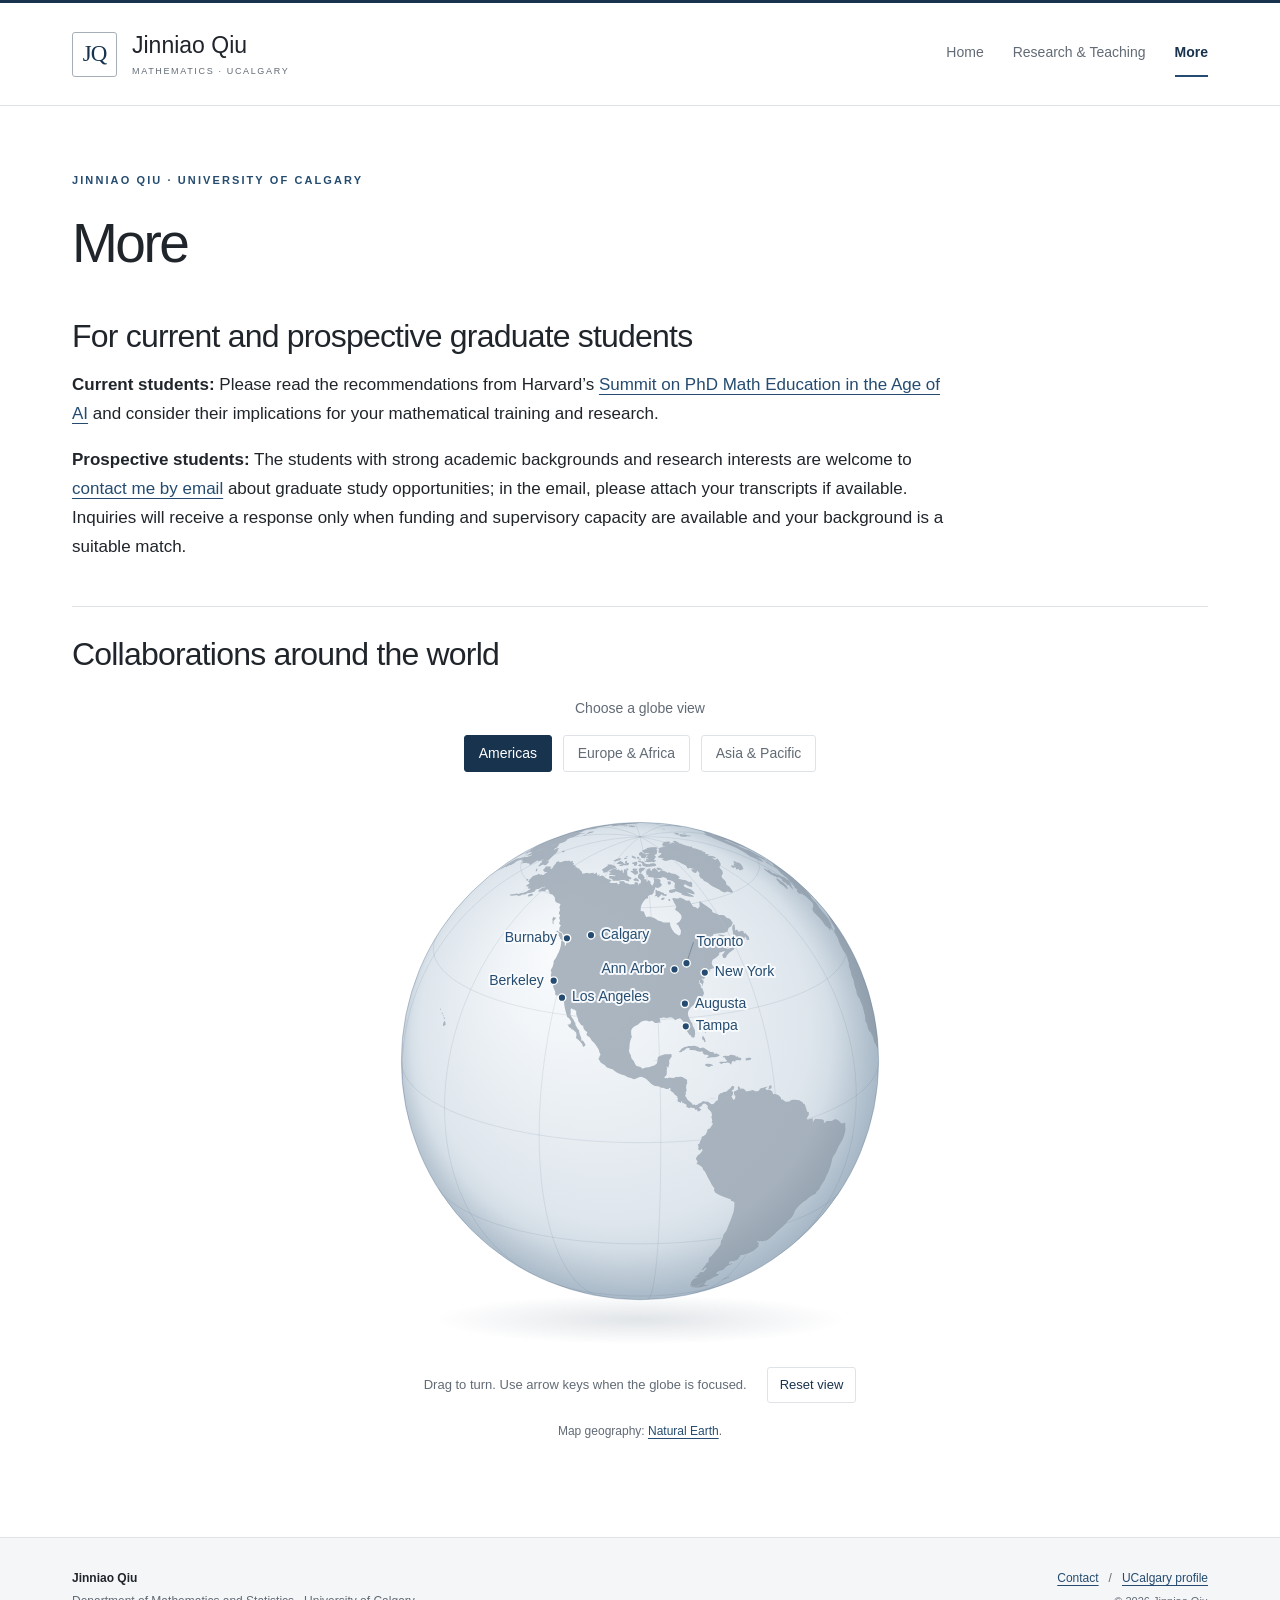
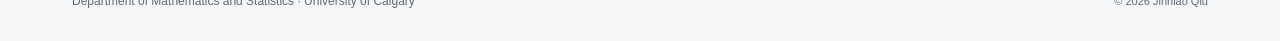
==== group.html @ fa0a84ac "Add files via upload" ====
<!DOCTYPE html>
<html lang="en-CA">
<head>
  <meta charset="utf-8">
  <meta name="viewport" content="width=device-width, initial-scale=1">
  <meta name="color-scheme" content="light">
  <meta name="author" content="Jinniao Qiu">
  <meta name="description" content="Information for current and prospective graduate students, and research connections around the world.">
  <title>More · Jinniao Qiu</title>
  <link rel="icon" href="assets/favicon.svg" type="image/svg+xml">
  <link rel="stylesheet" href="assets/styles.css">

</head>
<body data-page="group">
  <a class="skip-link" href="#main-content">Skip to main content</a>
  <!-- SHARED HEADER: keep navigation consistent across all six HTML pages. -->
  <header class="site-header">
    <div class="nav-shell">
      <a class="wordmark" href="index.html" aria-label="Jinniao Qiu, home">
        <span class="monogram" aria-hidden="true">JQ</span>
        <span class="wordmark-text">Jinniao Qiu<small>MATHEMATICS · UCALGARY</small></span>
      </a>
      <button class="menu-toggle" type="button" aria-controls="site-nav" aria-expanded="false" hidden>Menu <span aria-hidden="true">+</span></button>
      <nav id="site-nav" class="site-nav" aria-label="Main navigation">
        <a href="index.html">Home</a>
        <a href="publications.html">Research &amp; Teaching</a>
        <a href="group.html" aria-current="page">More</a>
      </nav>
    </div>
  </header>
  <!-- PAGE CONTENT: edit directly, save, and refresh your browser. -->
  <main id="main-content" class="page-shell content" tabindex="-1">
    <header class="page-heading compact-heading">
      <p class="eyebrow">JINNIAO QIU · UNIVERSITY OF CALGARY</p>
      <h1>More</h1>
    </header>
    <section class="student-guidance" aria-labelledby="graduate-students-heading">
      <h2 id="graduate-students-heading">For current and prospective graduate students</h2>
      <p><strong>Current students:</strong> Please read the recommendations from
      Harvard’s <a href="https://cmsa.fas.harvard.edu/aimathphd_summit/">Summit on PhD Math Education in the Age of AI</a>
      and consider their implications for your mathematical training and research.</p>
      <p><strong>Prospective students:</strong> The students with strong academic backgrounds and research interests are welcome to
      <a href="mailto:jinniao.qiu@ucalgary.ca">contact me by email</a> about graduate study
      opportunities; in the email, please attach your transcripts if available. Inquiries will
      receive a response only when funding and supervisory capacity are available
      and your background is a suitable match.</p>
    </section>
    <section class="collaborator-map" aria-labelledby="collaborator-map-heading">
      <h2 id="collaborator-map-heading">Collaborations around the world</h2>
      <figure class="globe-figure">
        <fieldset class="globe-views">
          <legend>Choose a globe view</legend>
          <input class="globe-choice" type="radio" name="globe-view" id="globe-americas" checked>
          <label for="globe-americas">Americas</label>
          <input class="globe-choice" type="radio" name="globe-view" id="globe-europe">
          <label for="globe-europe">Europe &amp; Africa</label>
          <input class="globe-choice" type="radio" name="globe-view" id="globe-asia">
          <label for="globe-asia">Asia &amp; Pacific</label>
          <div id="interactive-globe" hidden>
            <canvas id="world-globe" width="660" height="550" tabindex="0" role="img" aria-label="Turnable globe of research collaboration cities" aria-describedby="globe-instructions globe-city-description"></canvas>
            <div class="globe-controls">
              <p id="globe-instructions">Drag to turn. Use arrow keys when the globe is focused.</p>
              <button id="globe-reset" type="button">Reset view</button>
            </div>
            <p id="globe-city-description" class="visually-hidden">Collaboration cities: Calgary, Burnaby, Berkeley, Los Angeles, Ann Arbor, New York, Augusta, Tampa, Edinburgh, Coventry, Oxford, Paris, Zürich, Berlin, Changsha, Shanghai, Hong Kong, Sydney, Toronto, Södertälje, Reggio Emilia, Vienna.</p>
          </div>
          <div class="globe-stage">
            <img class="globe-panel globe-panel-americas" src="assets/globe-americas.svg" width="660" height="550" alt="Collaboration cities: Calgary, Burnaby, Berkeley, Los Angeles, Ann Arbor, New York, Augusta, Tampa, Toronto.">
            <img class="globe-panel globe-panel-europe" src="assets/globe-europe.svg" width="660" height="550" alt="Collaboration cities: Edinburgh, Coventry, Oxford, Paris, Zürich, Berlin, Södertälje, Reggio Emilia, Vienna.">
            <img class="globe-panel globe-panel-asia" src="assets/globe-asia.svg" width="660" height="550" alt="Collaboration cities: Changsha, Shanghai, Hong Kong, Sydney.">
          </div>
        </fieldset>
        <figcaption class="globe-caption">
          <p class="map-credit">Map geography: <a href="https://www.naturalearthdata.com/">Natural Earth</a>.</p>
        </figcaption>
      </figure>
    </section>
  </main>
  <!-- SHARED FOOTER: keep contact information consistent across all six HTML pages. -->
  <footer class="site-footer">
    <div class="footer-shell">
      <p><strong>Jinniao Qiu</strong><br>Department of Mathematics and Statistics · University of Calgary</p>
      <p class="footer-links"><a href="mailto:jinniao.qiu@ucalgary.ca">Contact</a><span aria-hidden="true">/</span><a href="https://profiles.ucalgary.ca/jinniao-qiu">UCalgary profile</a><br><span class="copyright">© 2026 Jinniao Qiu</span></p>
    </div>
  </footer>
  <script src="assets/site.js" defer></script>
  <script src="assets/globe.js" defer></script>
</body>
</html>
---- assets/styles.css ----
/* Edit the variables below to change the look; no fonts are downloaded. */
:root {
  --paper: #ffffff;
  --white: #ffffff;
  --ink: #20252b;
  --muted: #626b75;
  --accent: #254c70;
  --accent-dark: #18334e;
  --line: #dfe3e8;
  --wash: #f5f6f8;
  --edge: #a6afb8;
  --serif: Georgia, 'Times New Roman', serif;
  --sans: -apple-system, BlinkMacSystemFont, 'Segoe UI', Arial, sans-serif;
  --width: 1136px;
}
*, *::before, *::after { box-sizing: border-box; }
html { scroll-behavior: smooth; scroll-padding-top: 2rem; }
body { margin: 0; color: var(--ink); background: var(--paper); font: 17px/1.7 var(--sans); -webkit-font-smoothing: antialiased; }
a { color: var(--accent); text-underline-offset: .23em; text-decoration-thickness: 1px; }
a:hover { color: var(--accent-dark); text-decoration-thickness: 2px; }
a, button, summary { -webkit-tap-highlight-color: transparent; }
a:focus-visible, button:focus-visible, summary:focus-visible, input:focus-visible { outline: 3px solid var(--accent); outline-offset: 5px; }
button { font: inherit; }
[hidden] { display: none !important; }
p { margin: 0 0 1.1rem; }
h1, h2, h3, h4 { color: var(--ink); font-weight: 400; line-height: 1.2; }
h1, h2, h3 { font-family: var(--sans); font-weight: 500; }
h1 { font-size: clamp(2.5rem, 4.3vw, 3.8rem); letter-spacing: -.045em; margin: .6rem 0 1.1rem; }
h2 { font-size: clamp(1.75rem, 2.5vw, 2.25rem); letter-spacing: -.025em; margin: 2.5rem 0 1rem; }
h3 { font-size: 1.45rem; margin: .8rem 0 .65rem; }
strong { font-weight: 600; }
img { max-width: 100%; height: auto; }
.skip-link { position: fixed; left: 1rem; top: -6rem; z-index: 999; padding: .6rem 1rem; color: var(--white); background: var(--accent-dark); }
.skip-link:focus { top: 1rem; }
.site-header { border-top: 3px solid var(--accent-dark); border-bottom: 1px solid var(--line); background: var(--white); }
.nav-shell { width: min(var(--width), calc(100% - 80px)); margin: 0 auto; min-height: 102px; display: flex; align-items: center; justify-content: space-between; gap: 30px; }
.wordmark { display: flex; align-items: center; gap: 15px; color: var(--ink); text-decoration: none; flex-shrink: 0; }
.monogram { width: 45px; height: 45px; border: 1px solid var(--edge); border-radius: 3px; background: var(--white); display: grid; place-items: center; color: var(--accent-dark); font: 23px var(--serif); letter-spacing: -1px; }
.wordmark-text { font: 500 23px/1.25 var(--sans); }
.wordmark small { display: block; margin-top: 5px; font: 9px/1.4 var(--sans); letter-spacing: 1.65px; color: var(--muted); }
.site-nav { display: flex; flex-wrap: wrap; align-items: center; gap: 29px; }
.site-nav a { color: var(--muted); text-decoration: none; font-size: 14px; padding: 10px 0; border-bottom: 2px solid transparent; }
.site-nav a:hover, .site-nav a[aria-current='page'] { color: var(--accent-dark); border-color: var(--accent); }
.site-nav a[aria-current='page'] { font-weight: 600; }
.menu-toggle { display: none; background: transparent; border: 1px solid var(--line); padding: 7px 12px; color: var(--ink); }
.menu-toggle span { margin-left: 8px; }
.page-shell { width: min(var(--width), calc(100% - 80px)); margin: 0 auto; min-height: 58vh; padding: 65px 0 88px; }
.page-shell:focus { outline: none; }
.eyebrow, .eyebrow p { font: 11px/1.7 var(--sans); font-weight: 600; text-transform: uppercase; letter-spacing: 2.1px; color: var(--accent); margin: 0 0 1.3rem; }
.page-heading { max-width: 870px; margin-bottom: 45px; }
.page-heading h1 { max-width: 860px; }
.page-subtitle { color: var(--muted); font-size: 19px; line-height: 1.65; max-width: 800px; margin-top: 1.3rem; }
.landscape-banner { margin: 0 0 38px; }
.landscape-banner img { display: block; width: 100%; height: clamp(170px, 26vw, 300px); object-fit: cover; object-position: center 60%; border: 1px solid var(--line); border-radius: 8px; }
body[data-page='home'] .page-shell { padding-top: 32px; }
.hero { display: grid; grid-template-columns: minmax(0, 1fr) 302px; gap: 76px; align-items: start; padding: 5px 0 48px; }
.hero h1 { font-size: clamp(2.7rem, 4.2vw, 3.8rem); white-space: normal; margin: .8rem 0 1.2rem; }
.hero .eyebrow { margin-top: 0; }
.role { font-size: 19px; margin-bottom: 1.3rem; }
.role p { margin: 0; }
.affiliation { color: var(--muted); font-size: 16px; line-height: 1.6; }
.hero-bio { max-width: 695px; margin-top: 27px; font-size: 18px; line-height: 1.8; }
.link-row { display: flex; flex-wrap: wrap; gap: 13px 27px; align-items: center; margin-top: 24px; font-size: 14px; font-weight: 600; }
.link-row p { margin: 0; }
.action-link { text-decoration: none; border-bottom: 1px solid var(--accent); padding: 5px 0; }
.profile-aside { padding: 28px 27px 23px; background: var(--wash); border-top: 1px solid var(--line); border-radius: 0 0 4px 4px; margin-top: 7px; }
.profile-aside h2 { font: 11px var(--sans); font-weight: 600; letter-spacing: 2px; text-transform: uppercase; color: var(--muted); margin: 0 0 23px; }
.profile-aside .contact-email { font-size: 15px; overflow-wrap: anywhere; }
.profile-aside .contact-address { font-size: 14px; line-height: 1.9; color: var(--muted); margin: 22px 0; }
.profile-aside .contact-address p { margin: 0; }
.profile-links { border-top: 1px solid var(--line); padding-top: 19px; }
.profile-links p { margin: 0 0 9px; font-size: 14px; }
.section-top { display: flex; justify-content: space-between; align-items: baseline; gap: 20px; margin: 3px 0 23px; }
.section-top h2 { margin: 0; }
.section-top p { margin: 0; font-size: 14px; }
.theme-grid { display: grid; grid-template-columns: repeat(4,minmax(0,1fr)); gap: 30px; border-top: 1px solid var(--line); padding-top: 25px; margin: 0 0 58px; }
.theme-number { color: var(--accent); font: 11px var(--sans); font-weight: 600; letter-spacing: 1px; margin-bottom: 17px; }
.theme-number p { margin: 0; }
.theme h3 { font-size: 23px; line-height: 1.2; margin: 0 0 12px; }
.theme h3 a { color: var(--ink); text-decoration: none; }
.theme h3 a:hover { color: var(--accent); text-decoration: underline; }
.theme p { font-size: 14px; line-height: 1.7; color: var(--muted); margin-bottom: 0; }
.siam-bibliography { list-style: none; margin: 0; padding: 0; font: 17px/1.7 var(--serif); }
.siam-reference { display: grid; grid-template-columns: 2.5rem minmax(0, 1fr); column-gap: .75rem; margin: 0 0 1.1rem; break-inside: avoid; }
.reference-number { color: var(--muted); text-align: right; }
.reference-text { min-width: 0; overflow-wrap: break-word; }
.reference-authors { font-variant: small-caps; }
.reference-text em a { color: inherit; text-decoration-color: var(--line); }
.reference-text em a:hover { color: var(--accent); text-decoration-color: currentColor; }
.reference-links { font: 12px/1.7 var(--sans); }
.same-authors { display: inline-block; width: 23pt; border-top: 1px solid currentColor; vertical-align: .25em; }
.publication-category-links { display: grid; grid-template-columns: repeat(2, minmax(0, 1fr)); gap: .5rem 2rem; list-style: none; padding: 0; margin: 0 0 2.5rem; font-size: 14px; }
.publication-section { margin-top: 2.75rem; }
.publication-section h3 { border-top: 1px solid var(--line); padding-top: 1.3rem; margin: 0 0 1.3rem; font-size: clamp(1.35rem, 2vw, 1.65rem); }
.page-intro { max-width: 900px; color: var(--muted); margin: 0 0 26px; }
.page-intro p { margin-bottom: 1rem; }
.note { padding: 20px 24px; background: var(--wash); border-left: 3px solid var(--accent); font-size: 15px; color: var(--muted); margin: 32px 0; }
.note p:last-child { margin-bottom: 0; }
.page-actions { display: flex; flex-wrap: wrap; gap: 12px 27px; font-size: 14px; margin: 15px 0 38px; }
.page-actions p { margin: 0; }
.research-block { display: grid; grid-template-columns: 68px minmax(0, 1fr); gap: 20px; border-top: 1px solid var(--line); padding: 33px 0 34px; }
.research-block h2 { margin: 0 0 15px; font-size: 29px; }
.research-block .section-number { color: var(--accent); font-size: 12px; padding-top: 5px; }
.research-block p { max-width: 860px; }
.research-block .paper-reference { font-size: 14px; color: var(--muted); margin-top: 18px; }
.research-block .paper-reference p { margin-bottom: .3rem; }
.math-note { margin: 15px 0 35px; padding: 27px 30px; background: var(--wash); }
.math-note h2 { font-size: 25px; margin-top: 0; }
.math-note p { max-width: 850px; }
.math { font-size: 1.05em; }
.math.display { display: block; max-width: 100%; overflow-x: auto; padding: 16px 0; }
math { font-family: 'Cambria Math', 'STIX Two Math', math; }
.split-content { display: grid; grid-template-columns: minmax(0, 1.5fr) minmax(0, 1fr); gap: 70px; }
.split-content h2 { margin-top: 0; }
.side-note { border-top: 3px solid var(--accent); padding: 25px 26px; background: var(--wash); font-size: 15px; }
.side-note h2 { font-size: 25px; }
.side-note p:last-child { margin-bottom: 0; }
.topic-list { padding-left: 21px; margin: 22px 0 32px; }
.topic-list li { padding-left: 6px; margin-bottom: 9px; }
.course { display: grid; grid-template-columns: 175px minmax(0,1fr); gap: 28px; padding: 31px 0; border-top: 1px solid var(--line); }
.course-code { font: 12px/1.7 var(--sans); letter-spacing: 1px; color: var(--accent); padding-top: 3px; }
.course h2 { margin: 0 0 9px; font-size: 27px; }
.course p { margin-bottom: 0; color: var(--muted); }
.cv-row { display: grid; grid-template-columns: 190px minmax(0,1fr); gap: 35px; border-top: 1px solid var(--line); padding: 29px 0; }
.cv-row h2 { margin: 3px 0 0; font: 12px/1.5 var(--sans); text-transform: uppercase; letter-spacing: 1.2px; color: var(--accent); }
.cv-row h3 { margin-top: 0; }
.cv-row p:last-child { margin-bottom: 0; }
.bottom-callout { display: flex; justify-content: space-between; align-items: center; gap: 35px; border-top: 1px solid var(--line); padding-top: 29px; margin-top: 51px; }
.bottom-callout p { margin: 0; font-size: 15px; color: var(--muted); }
.bottom-callout a { white-space: nowrap; font-size: 14px; }
.site-footer { background: var(--wash); border-top: 1px solid var(--line); }
.footer-shell { width: min(var(--width), calc(100% - 80px)); margin: 0 auto; padding: 29px 0; display: flex; justify-content: space-between; gap: 25px; font-size: 12px; line-height: 1.9; color: var(--muted); }
.footer-shell p { margin: 0; }
.footer-shell strong { color: var(--ink); font-weight: 600; }
.footer-links { text-align: right; }
.footer-links span[aria-hidden] { margin: 0 10px; }
.copyright { font-size: 11px; }
@media (max-width: 1040px) {
  .site-nav { gap: 21px; }
  .nav-shell, .page-shell, .footer-shell { width: calc(100% - 56px); }
  .hero { gap: 40px; grid-template-columns: minmax(0,1fr) 280px; }
  .theme-grid { gap: 24px; }
  .theme h3 { font-size: 21px; }
}
@media (max-width: 820px) {
  .nav-shell { min-height: 90px; flex-wrap: wrap; gap: 0; padding: 18px 0; }
  .site-nav { width: 100%; padding: 22px 0 4px; gap: 8px 24px; }
  .site-nav a { font-size: 15px; }
  .js .menu-toggle { display: block; }
  .js .site-nav { display: none; }
  .js .site-nav.is-open { display: flex; }
  .page-shell { padding-top: 45px; }
  .hero { grid-template-columns: minmax(0,1fr) 255px; gap: 27px; }
  .hero h1 { font-size: 43px; }
  .hero-bio { font-size: 16px; }
  .profile-aside { padding: 24px 20px; }
  .profile-aside .contact-email { font-size: 14px; }
  .theme-grid { grid-template-columns: repeat(2,minmax(0,1fr)); gap: 28px; }
  .split-content { gap: 30px; }
  .section-top { align-items: start; }
}
@media (max-width: 620px) {
  body { font-size: 16px; }
  .nav-shell, .page-shell, .footer-shell { width: calc(100% - 40px); }
  .wordmark-text { font-size: 22px; }
  .wordmark small { font-size: 8px; letter-spacing: 1.4px; }
  .monogram { width: 40px; height: 40px; font-size: 21px; }
  .wordmark { gap: 11px; }
  .hero { display: block; padding-bottom: 37px; }
  .hero h1 { font-size: clamp(38px, 9vw, 49px); letter-spacing: -.05em; }
  .hero-bio { font-size: 17px; margin-top: 23px; }
  .profile-aside { margin-top: 32px; padding: 25px; }
  .profile-aside h2 { margin-bottom: 17px; }
  .profile-aside .contact-email { font-size: 16px; }
  .profile-aside .contact-address { margin: 15px 0; }
  .theme-grid { gap: 28px 24px; margin-bottom: 43px; }
  .theme h3 { font-size: 22px; }
  .theme p { font-size: 14px; }
  .section-top { display: block; }
  .section-top p { margin-top: 10px; }
  .siam-bibliography { font-size: 16px; }
  .publication-category-links { grid-template-columns: 1fr; }
  .siam-reference { grid-template-columns: 2rem minmax(0, 1fr); column-gap: .6rem; }
  .page-heading { margin-bottom: 34px; }
  .page-subtitle { font-size: 17px; }
  .research-block { grid-template-columns: 1fr; gap: 7px; padding: 26px 0; }
  .research-block h2 { font-size: 27px; }
  .math-note { padding: 23px 20px; }
  .math-note .math { font-size: 14px; }
  .split-content { display: block; }
  .side-note { margin-top: 32px; }
  .course, .cv-row { grid-template-columns: 1fr; gap: 9px; }
  .course h2 { font-size: 25px; }
  .bottom-callout { display: block; }
  .bottom-callout a { display: inline-block; margin-top: 14px; }
  .footer-shell { display: block; padding: 25px 0; }
  .footer-links { text-align: left; margin-top: 18px !important; }
}
@media (prefers-reduced-motion: reduce) { html { scroll-behavior: auto; } }
@media print {
  body { background: white; font-size: 11pt; }
  .site-header, .site-footer, .menu-toggle, .skip-link { display: none !important; }
  .landscape-banner { display: none; }
  .page-shell { width: 100%; padding: 0; }
  a { color: black; text-decoration: none; }
  .course, .cv-row, .research-block { break-inside: avoid; }
}

.visually-hidden { position: absolute !important; width: 1px; height: 1px; padding: 0; margin: -1px; overflow: hidden; clip: rect(0, 0, 0, 0); white-space: nowrap; border: 0; }

.section-body { min-width: 0; }
h1, h2, h3, h4 { overflow-wrap: break-word; }

.compact-heading { margin-bottom: 28px; }
.academic-intro { max-width: 880px; }
.student-guidance { max-width: 880px; margin-bottom: 2.75rem; }
.publication-intro { color: var(--muted); }
body[data-page='home'] .hero { padding-bottom: 0; }

.equation { max-width: 100%; min-width: 0; overflow-x: auto; overflow-y: hidden; padding-bottom: 5px; }
.equation:focus-visible { outline: 2px solid var(--accent); outline-offset: 3px; }

/* A local interactive globe enhances the native, no-JavaScript SVG views. */
.collaborator-map { border-top: 1px solid var(--line); padding-top: 28px; }
.collaborator-map h2 { margin-top: 0; }
.globe-figure { margin: 24px 0 0; }
.globe-views { position: relative; border: 0; padding: 0; margin: 0; min-width: 0; text-align: center; }
.globe-views legend { display: block; width: 100%; padding: 0; margin-bottom: 14px; color: var(--muted); font-size: 14px; }
.globe-choice { position: absolute; width: 1px; height: 1px; margin: -1px; overflow: hidden; clip: rect(0, 0, 0, 0); white-space: nowrap; }
.globe-choice + label { display: inline-block; cursor: pointer; margin: 0 3px 8px; padding: 7px 14px; border: 1px solid var(--line); border-radius: 3px; color: var(--muted); font-size: 14px; line-height: 1.5; }
.globe-choice + label:hover { color: var(--accent-dark); border-color: var(--accent); }
.globe-choice:checked + label { color: var(--white); background: var(--accent-dark); border-color: var(--accent-dark); }
.globe-choice:focus-visible + label { outline: 3px solid var(--accent); outline-offset: 4px; }
.globe-stage { width: min(100%, 700px); margin: 0 auto; }
.globe-ready .globe-stage { display: none; }
#interactive-globe { width: min(100%, 700px); margin: 0 auto; }
#world-globe { display: block; width: 100%; max-width: 100%; margin: 0 auto; aspect-ratio: 660 / 550; cursor: grab; touch-action: none; }
#world-globe.is-dragging { cursor: grabbing; }
#world-globe:focus-visible { outline: 3px solid var(--accent); outline-offset: 3px; border-radius: 4px; }
.globe-controls { display: flex; justify-content: center; align-items: center; flex-wrap: wrap; gap: 10px 20px; margin: 4px 0 18px; }
.globe-controls p { color: var(--muted); font-size: 13px; margin: 0; }
#globe-reset { cursor: pointer; padding: 6px 12px; border: 1px solid var(--line); border-radius: 3px; background: transparent; color: var(--accent-dark); font-size: 13px; }
#globe-reset:hover { border-color: var(--accent); }
.globe-panel { display: none; width: 100%; height: auto; }
#globe-americas:checked ~ .globe-stage .globe-panel-americas,
#globe-europe:checked ~ .globe-stage .globe-panel-europe,
#globe-asia:checked ~ .globe-stage .globe-panel-asia { display: block; }
.globe-caption { text-align: center; color: var(--muted); font-size: 14px; }
.globe-caption p { margin-bottom: 7px; }
.map-credit { font-size: 12px; }
@media (max-width: 620px) {
  .globe-choice + label { padding: 7px 10px; margin: 0 1px 8px; font-size: 12px; }
}
@media print {
  .globe-views legend, .globe-choice, .globe-choice + label { display: none; }
  #interactive-globe { display: none; }
  .globe-ready .globe-stage { display: block; }
  .globe-stage { width: 60%; }
  .globe-figure { break-inside: avoid; }
}
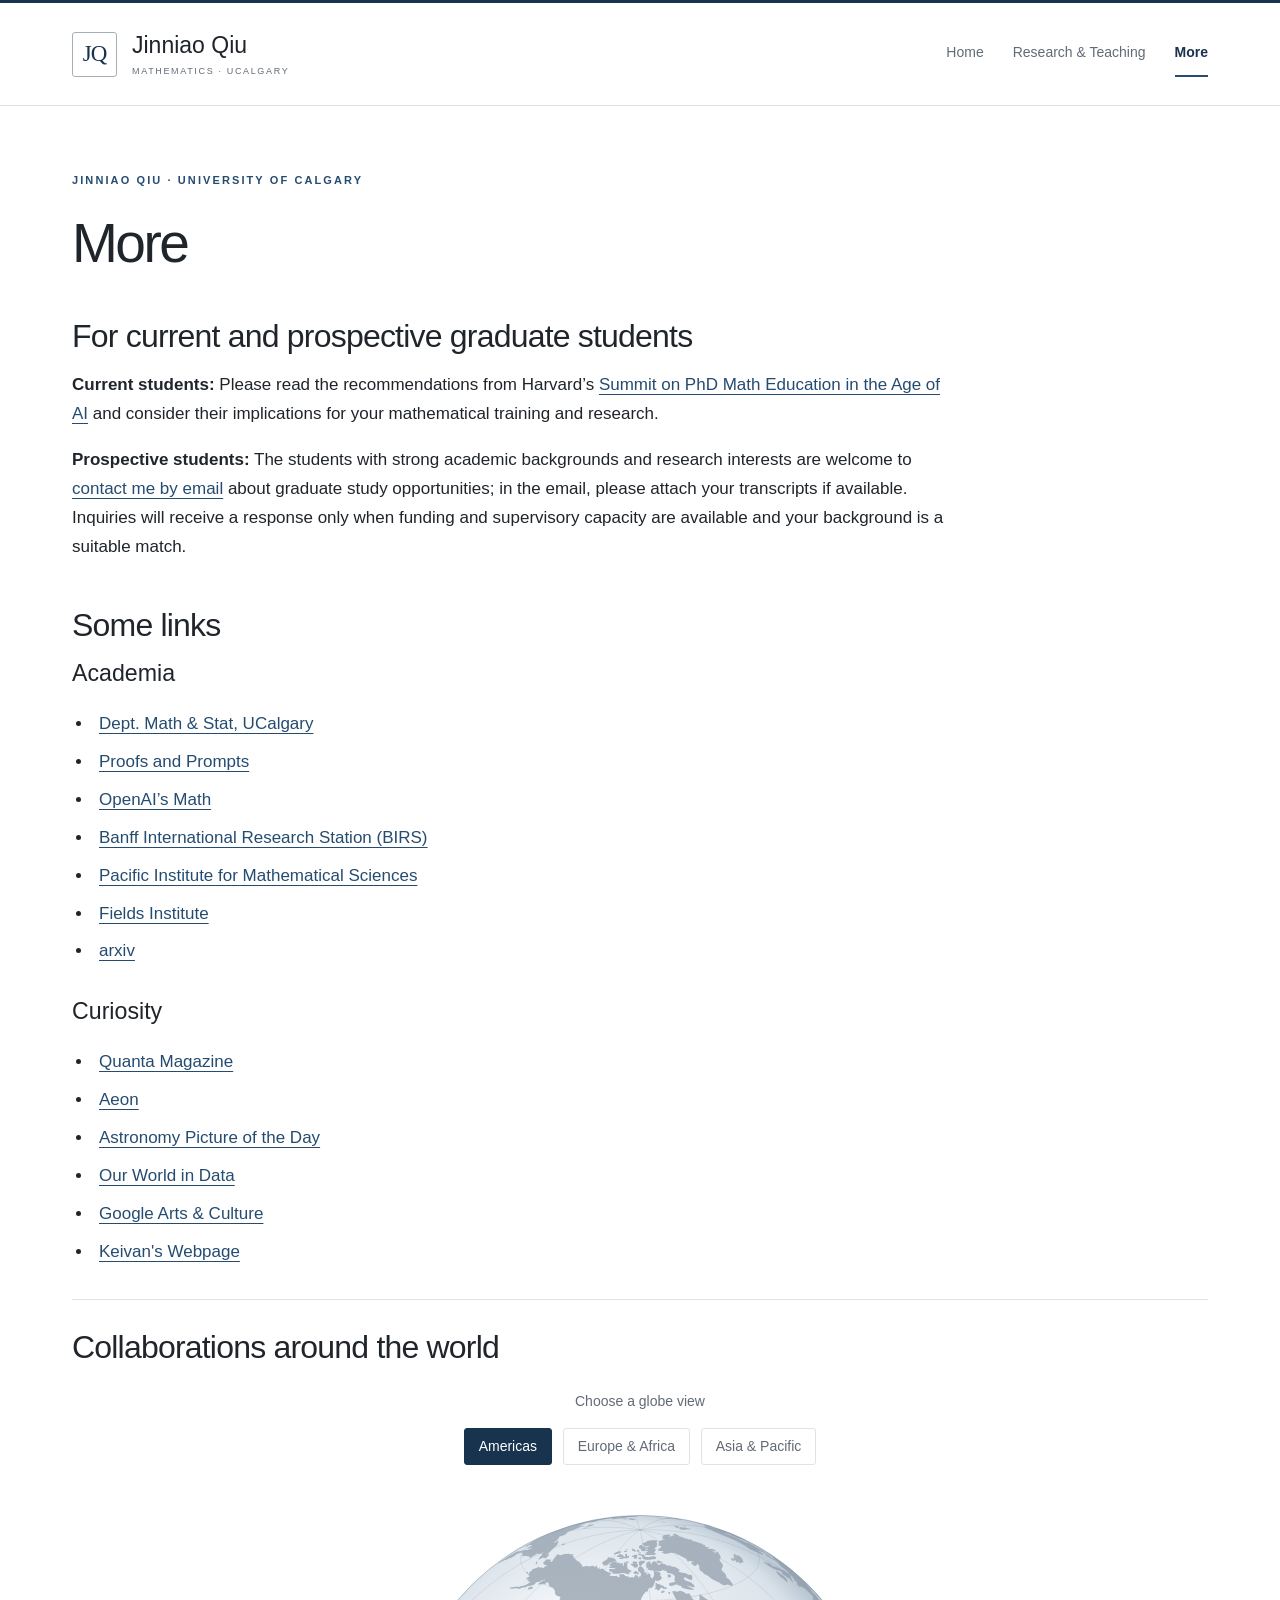
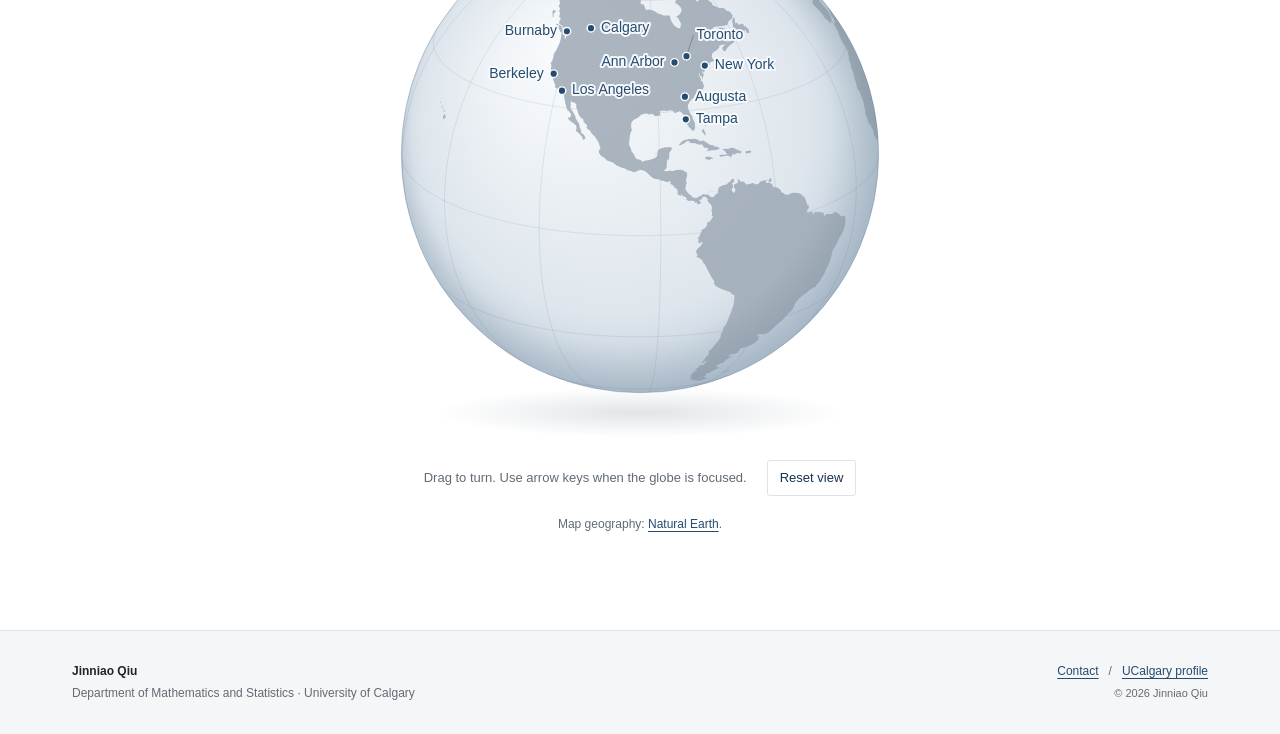
==== commit 24cec14e: "add some links" ====
--- a/group.html
+++ b/group.html
@@ -5,7 +5,7 @@
   <meta name="viewport" content="width=device-width, initial-scale=1">
   <meta name="color-scheme" content="light">
   <meta name="author" content="Jinniao Qiu">
-  <meta name="description" content="Information for current and prospective graduate students, and research connections around the world.">
+  <meta name="description" content="Information for current and prospective graduate students, useful mathematics links, and research connections around the world.">
   <title>More · Jinniao Qiu</title>
   <link rel="icon" href="assets/favicon.svg" type="image/svg+xml">
   <link rel="stylesheet" href="assets/styles.css">
@@ -44,6 +44,28 @@
       opportunities; in the email, please attach your transcripts if available. Inquiries will
       receive a response only when funding and supervisory capacity are available
       and your background is a suitable match.</p>
+    </section>
+    <section aria-labelledby="some-links-heading">
+      <h2 id="some-links-heading">Some links</h2>
+      <h3 id="academia-heading">Academia</h3>
+      <ul class="topic-list">
+        <li><a href="https://science.ucalgary.ca/mathematics-statistics">Dept. Math &amp; Stat, UCalgary</a></li>
+        <li><a href="https://proofsandprompts.com/">Proofs and Prompts</a></li>
+        <li><a href="https://github.com/openai/math">OpenAI’s Math</a></li>
+        <li><a href="https://www.birs.ca/">Banff International Research Station (BIRS)</a></li>
+        <li><a href="https://www.pims.math.ca/">Pacific Institute for Mathematical Sciences</a></li>
+        <li><a href="https://www.fields.utoronto.ca/about">Fields Institute</a></li>
+        <li><a href="https://arxiv.org/">arxiv</a></li>
+      </ul>
+      <h3 id="curiosity-heading">Curiosity</h3>
+      <ul class="topic-list">
+        <li><a href="https://www.quantamagazine.org/about/">Quanta Magazine</a></li>
+        <li><a href="https://aeon.co/about">Aeon</a></li>
+        <li><a href="https://science.nasa.gov/apod/">Astronomy Picture of the Day</a></li>
+        <li><a href="https://ourworldindata.org/about">Our World in Data</a></li>
+        <li><a href="https://artsandculture.google.com/explore">Google Arts &amp; Culture</a></li>
+        <li><a href="https://keivan-mirzaei.com/">Keivan's Webpage</a></li>
+      </ul>
     </section>
     <section class="collaborator-map" aria-labelledby="collaborator-map-heading">
       <h2 id="collaborator-map-heading">Collaborations around the world</h2>
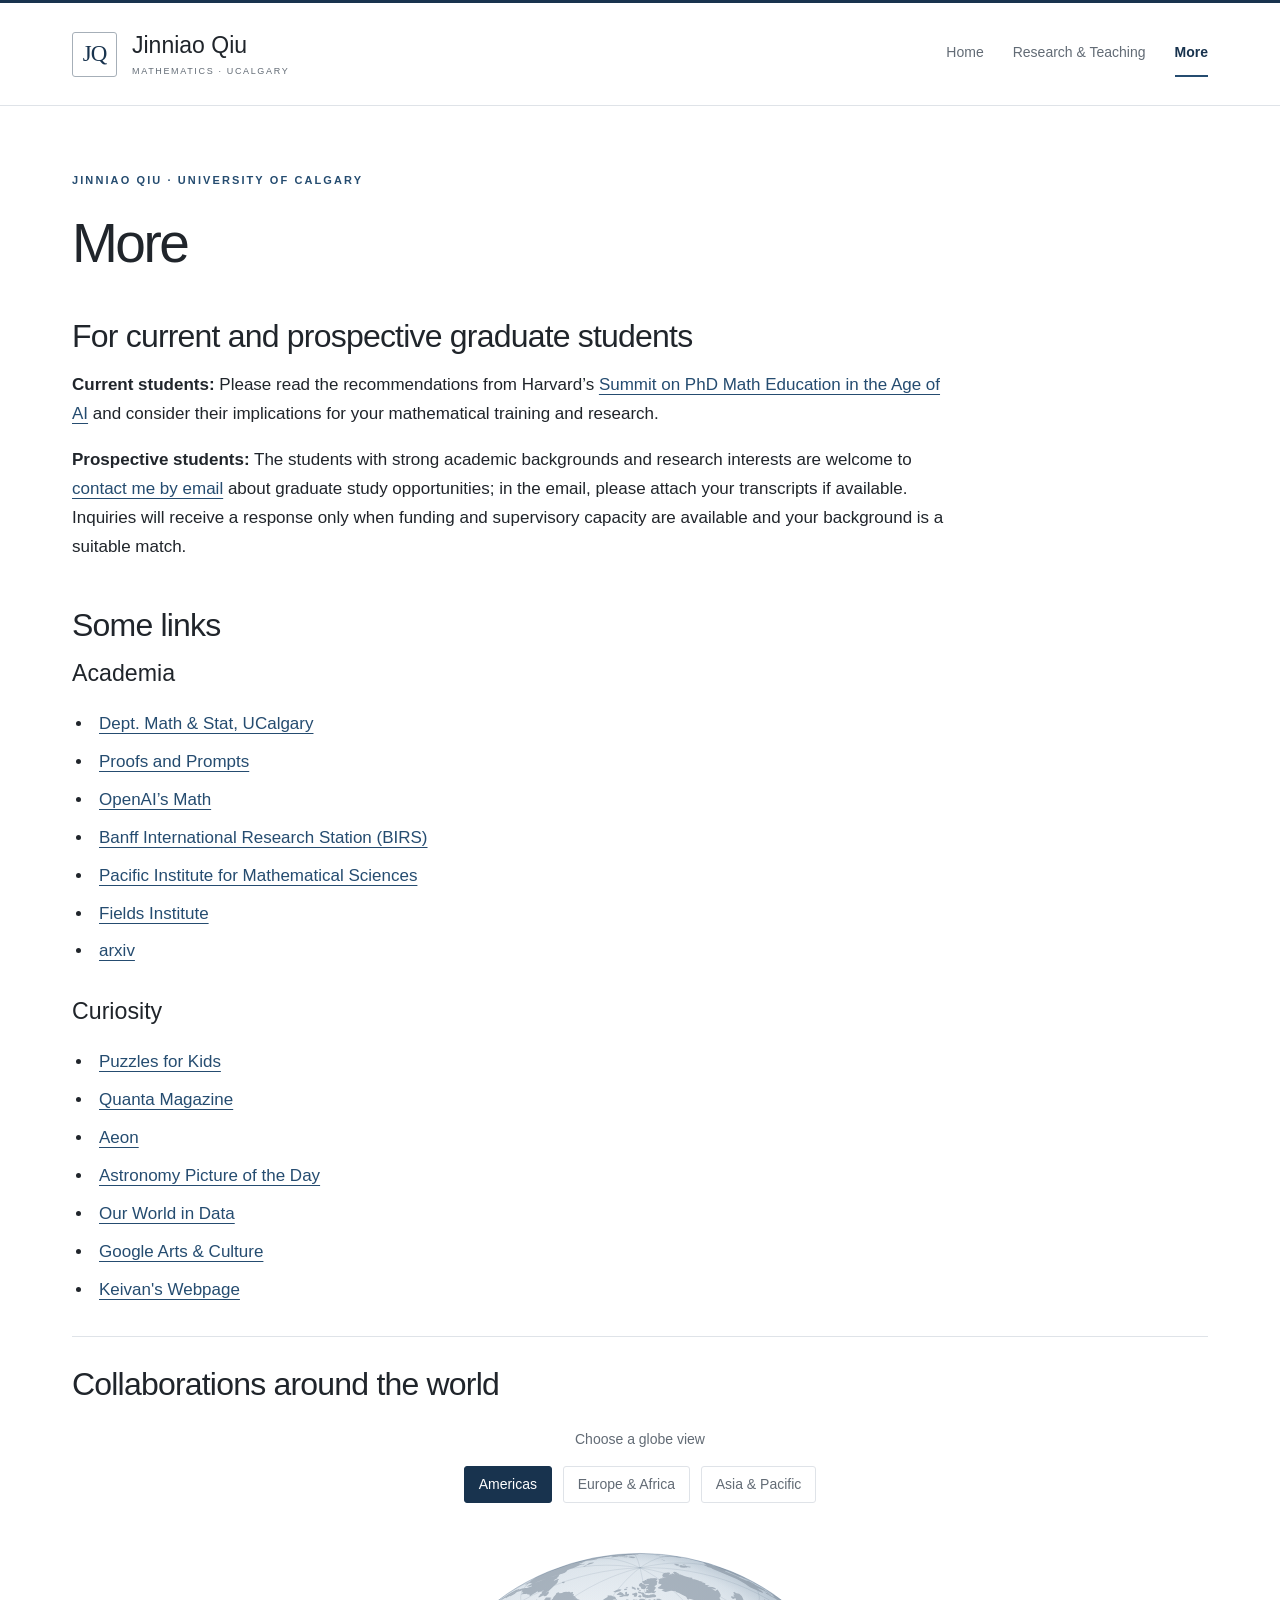
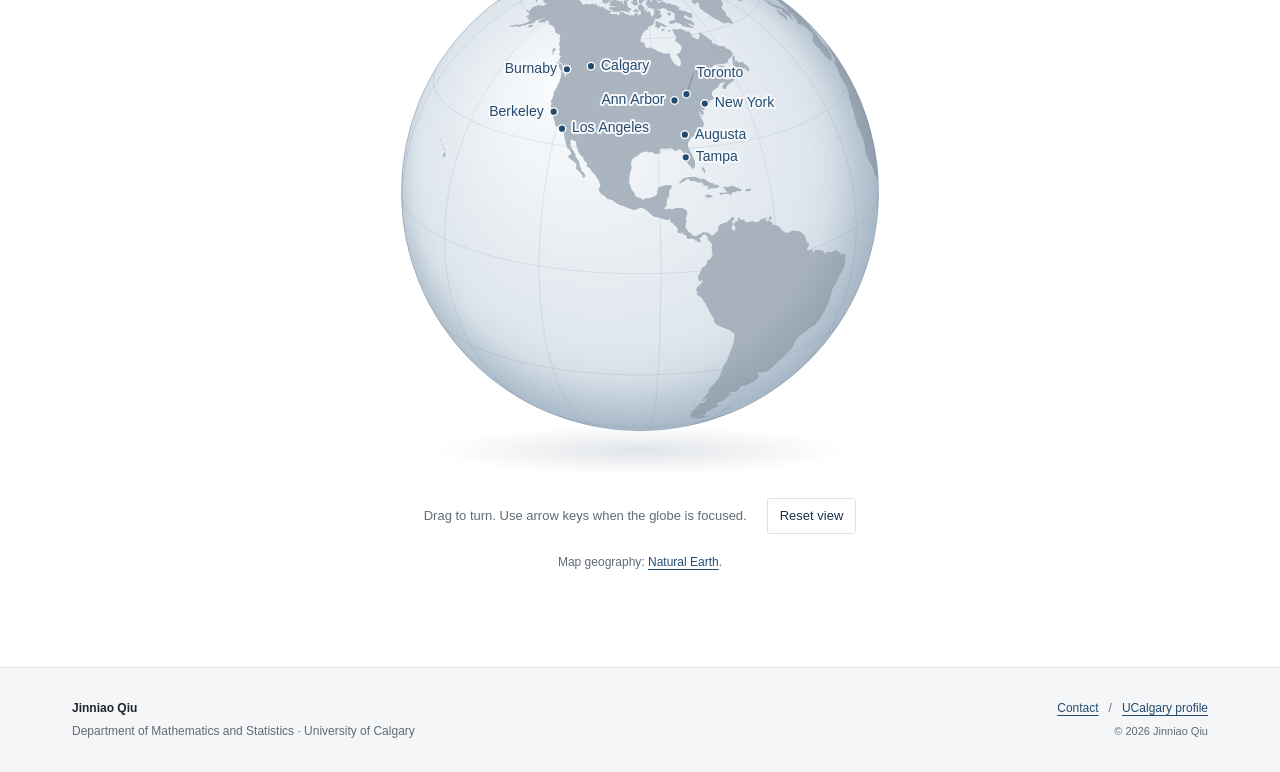
==== commit 108ffcb5: "add puzzles for kids" ====
--- a/group.html
+++ b/group.html
@@ -59,6 +59,7 @@
       </ul>
       <h3 id="curiosity-heading">Curiosity</h3>
       <ul class="topic-list">
+        <li><a href="puzzles.html">Puzzles for Kids</a></li>
         <li><a href="https://www.quantamagazine.org/about/">Quanta Magazine</a></li>
         <li><a href="https://aeon.co/about">Aeon</a></li>
         <li><a href="https://science.nasa.gov/apod/">Astronomy Picture of the Day</a></li>
--- a/assets/styles.css
+++ b/assets/styles.css
@@ -258,3 +258,152 @@
   .globe-stage { width: 60%; }
   .globe-figure { break-inside: avoid; }
 }
+
+/* Puzzle boards are ordinary local HTML and SVG, enhanced by puzzles.js. */
+body[data-page='puzzles'] .site-nav a[aria-current='location'] { color: var(--accent-dark); border-color: var(--accent); font-weight: 600; }
+.puzzles-page { min-width: 0; }
+.puzzles-intro { max-width: 780px; }
+.puzzles-intro > p:not(.eyebrow):not(.page-subtitle):not(.puzzle-back) { max-width: 720px; }
+.puzzle-back { font-size: 14px; margin-bottom: 2rem; }
+.puzzle-jump-links { display: flex; flex-wrap: wrap; gap: 10px 24px; padding: 19px 0; border-top: 1px solid var(--line); border-bottom: 1px solid var(--line); font-size: 14px; }
+.puzzle-jump-links a { padding: 4px 0; font-weight: 600; }
+.puzzle-section { margin-top: 3.25rem; }
+.puzzle-section > h2 { margin: 0 0 1.5rem; }
+.puzzle-grid { display: grid; grid-template-columns: repeat(2, minmax(0, 1fr)); align-items: start; gap: 24px; }
+.puzzle-card { min-width: 0; padding: 27px; border: 1px solid var(--line); border-radius: 7px; background: var(--white); font-size: 16px; line-height: 1.65; scroll-margin-top: 24px; }
+.puzzle-card.is-solved { border-color: var(--accent); }
+.puzzle-card h3 { margin: 0 0 1rem; font-size: 24px; letter-spacing: -.025em; }
+.puzzle-card > p, .puzzle-help p { overflow-wrap: anywhere; }
+.puzzle-meta { color: var(--accent); font-size: 11px; font-weight: 600; letter-spacing: 1.2px; text-transform: uppercase; margin: 0 0 .65rem; }
+.puzzle-card .puzzle-instruction { color: var(--muted); font-size: 14px; line-height: 1.6; margin: .85rem 0 1rem; }
+.puzzle-rules { padding-left: 1.25rem; margin: 0 0 1.2rem; }
+.puzzle-rules li + li { margin-top: .35rem; }
+.puzzle-card button, .puzzle-card input, .puzzle-card select { min-width: 0; max-width: 100%; font: inherit; }
+.puzzle-card button { cursor: pointer; touch-action: manipulation; }
+.puzzle-card button:disabled { cursor: default; opacity: 1; }
+.puzzle-card input:not([type='radio']), .puzzle-card select { color: var(--accent-dark); background: var(--white); border: 1px solid var(--edge); border-radius: 3px; min-height: 44px; padding: 7px 9px; font-size: 16px; }
+.puzzle-card select { width: 100%; }
+.puzzle-card input:focus-visible, .puzzle-card select:focus-visible, .puzzle-card button:focus-visible, .puzzle-help summary:focus-visible { outline: 3px solid var(--accent); outline-offset: 3px; position: relative; z-index: 2; }
+.puzzle-controls { display: flex; flex-wrap: wrap; align-items: center; gap: 8px; margin: 1.4rem 0 1rem; }
+.puzzle-controls button, .puzzle-move, .puzzle-jug-actions button { padding: 9px 14px; min-height: 44px; border: 1px solid var(--edge); border-radius: 3px; background: var(--white); color: var(--accent-dark); font-size: 14px; font-weight: 600; line-height: 1.5; }
+.puzzle-controls button[data-action='check'], .puzzle-move { border-color: var(--accent); background: var(--accent); color: var(--white); }
+.puzzle-controls button:hover:not(:disabled), .puzzle-move:hover:not(:disabled), .puzzle-jug-actions button:hover:not(:disabled) { background: var(--wash); color: var(--accent-dark); border-color: var(--accent); }
+.puzzle-controls button[data-action='check']:hover:not(:disabled), .puzzle-move:hover:not(:disabled) { background: var(--accent-dark); color: var(--white); }
+.puzzle-status { flex-basis: 100%; margin: .35rem 0 0; font-size: 14px; line-height: 1.6; overflow-wrap: anywhere; }
+.puzzle-status:empty { display: none; }
+.puzzle-status[data-state='success'] { color: var(--accent-dark); }
+.puzzle-status[data-state='error'] { color: #92362c; }
+.puzzle-help { border-top: 1px solid var(--line); margin-top: .8rem; font-size: 15px; }
+.puzzle-help summary { padding: 12px 0; color: var(--accent); font-size: 14px; font-weight: 600; cursor: pointer; }
+.puzzle-help summary:hover { color: var(--accent-dark); }
+.puzzle-help > p:last-child, .puzzle-help > ol:last-child { margin-bottom: .4rem; }
+.puzzle-answer-grid { max-width: 100%; margin: .25rem 0 1rem; padding: 16px; overflow-x: auto; color: var(--accent-dark); background: var(--wash); border-radius: 3px; font: 16px/1.8 ui-monospace, 'SFMono-Regular', Consolas, monospace; }
+.puzzle-board { display: grid; grid-template-columns: repeat(var(--columns, 4), minmax(0, 1fr)); width: min(100%, 264px); gap: 5px; margin: 1.4rem auto; }
+.puzzle-card .puzzle-cell { display: grid; place-items: center; width: 100%; min-width: 0; aspect-ratio: 1; padding: 0; border: 1px solid var(--edge); border-radius: 3px; color: var(--accent-dark); background: var(--wash); font-size: 20px; font-weight: 600; line-height: 1; }
+.puzzle-card .puzzle-cell:hover:not(:disabled) { border-color: var(--accent); box-shadow: inset 0 0 0 1px var(--accent); }
+.puzzle-card .puzzle-cell.is-active { background: var(--accent); border-color: var(--accent); color: var(--white); }
+.puzzle-card .puzzle-cell.is-blocked { border-style: dashed; background: #e4e7eb; color: var(--muted); }
+.puzzle-seats { display: grid; grid-template-columns: repeat(3, minmax(0, 1fr)); gap: 8px; width: min(100%, 264px); margin: 1.4rem auto; }
+.puzzle-card .puzzle-number-input { display: block; width: 100%; padding: 0; height: 52px; text-align: center; font-size: 22px; line-height: 1; }
+.puzzle-clue { display: grid; place-items: center; color: var(--muted); font-size: 13px; font-weight: 600; line-height: 1.4; text-align: center; }
+.puzzle-count-grid { display: grid; grid-template-columns: .65fr repeat(5, minmax(0, 1fr)); gap: 4px; width: min(100%, 320px); margin: 1.4rem auto; }
+.puzzle-count-grid > .puzzle-clue { min-height: 24px; }
+.puzzle-triangle { position: relative; width: min(100%, 320px); aspect-ratio: 300 / 220; margin: 1.5rem auto; }
+.puzzle-triangle svg, .puzzle-house svg { display: block; width: 100%; height: 100%; overflow: visible; }
+.puzzle-triangle path { fill: none; stroke: var(--edge); stroke-width: 2; }
+.triangle-slot { position: absolute; left: var(--x); top: var(--y); width: 44px; transform: translate(-50%, -50%); }
+.puzzle-card .triangle-slot .puzzle-number-input { height: 44px; border-radius: 50%; }
+.puzzle-fields { display: grid; grid-template-columns: repeat(auto-fit, minmax(100px, 1fr)); gap: 12px; margin: 1.3rem 0; }
+.puzzle-fields label, .puzzle-answer-field { display: grid; gap: 6px; min-width: 0; color: var(--muted); font-size: 13px; font-weight: 600; }
+.puzzle-answer-field { max-width: 270px; margin: 1.1rem 0; }
+.puzzle-answer-field input { width: 100%; }
+.puzzle-sudoku { width: min(100%, 260px); margin: 1.4rem auto; table-layout: fixed; border-collapse: collapse; border: 3px solid var(--accent-dark); }
+.puzzle-sudoku caption { padding: 0 0 10px; color: var(--muted); font-size: 13px; }
+.puzzle-sudoku td { width: 25%; height: 58px; padding: 0; border: 1px solid var(--edge); text-align: center; vertical-align: middle; }
+.puzzle-sudoku td:nth-child(2) { border-right: 3px solid var(--accent-dark); }
+.puzzle-sudoku tr:nth-child(2) td { border-bottom: 3px solid var(--accent-dark); }
+.puzzle-sudoku [data-given] { display: grid; place-items: center; height: 100%; min-height: 56px; background: var(--wash); color: var(--ink); font-size: 22px; font-weight: 600; }
+.puzzle-card .puzzle-sudoku .puzzle-number-input { height: 56px; border: 0; border-radius: 0; background: var(--white); }
+.puzzle-card .puzzle-sudoku input:focus-visible { outline-offset: -4px; }
+.puzzle-bowls { display: grid; grid-template-columns: repeat(3, minmax(0, 1fr)); gap: 14px; width: min(100%, 320px); margin: 1.4rem auto; }
+.puzzle-bowls p { margin: 0; padding: 7px 4px 13px; border: 2px solid var(--edge); border-top: 0; border-radius: 0 0 30px 30px; text-align: center; color: var(--muted); font-size: 13px; }
+.puzzle-bowls strong { display: block; color: var(--accent-dark); font-size: 27px; }
+.puzzle-jugs { display: flex; justify-content: center; align-items: end; gap: 35px; margin: 1.4rem 0; }
+.puzzle-jugs > div { width: min(38%, 110px); text-align: center; }
+.puzzle-jugs p { margin: .5rem 0 0; color: var(--muted); font-size: 13px; }
+.puzzle-jug { position: relative; display: grid; place-items: center; height: calc(50px + var(--capacity) * 20px); overflow: hidden; border: 2px solid var(--accent); border-top: 0; border-radius: 0 0 12px 12px; background: var(--wash); }
+.jug-water { position: absolute; bottom: 0; left: 0; width: 100%; background: #c4d9e7; }
+.puzzle-jug > span { position: relative; color: var(--accent-dark); font-size: 23px; font-weight: 600; }
+.puzzle-jug-actions { display: grid; grid-template-columns: repeat(2, minmax(0, 1fr)); gap: 8px; }
+.puzzle-jug-actions button { padding: 9px 6px; }
+.puzzle-route-map { display: block; width: min(100%, 330px); height: auto; margin: 1.4rem auto; overflow: visible; }
+.puzzle-route-map path { fill: none; stroke: var(--edge); stroke-width: 3; }
+.puzzle-route-map circle { fill: var(--accent); }
+.puzzle-route-map .map-blocked { fill: var(--wash); stroke: var(--accent-dark); stroke-width: 2; }
+.puzzle-route-map text { fill: var(--accent-dark); font: 16px var(--sans); font-weight: 600; }
+.puzzle-house { position: relative; width: min(100%, 280px); aspect-ratio: 240 / 220; margin: 1.4rem auto; }
+.puzzle-house path { fill: none; stroke: var(--edge); stroke-width: 3; }
+.puzzle-house path.is-used { stroke: var(--accent); stroke-width: 4; stroke-dasharray: 6 3; }
+.puzzle-house button { position: absolute; left: var(--x); top: var(--y); transform: translate(-50%, -50%); width: 44px; height: 44px; padding: 0; border: 1px solid var(--accent); border-radius: 50%; color: var(--accent-dark); background: var(--white); font-weight: 600; }
+.puzzle-house button:hover:not(:disabled) { box-shadow: inset 0 0 0 1px var(--accent); }
+.puzzle-house button.is-current { background: var(--accent); color: var(--white); }
+.puzzle-card .puzzle-house button:focus-visible { position: absolute; }
+.puzzle-route-readout, .puzzle-sequence { padding: 10px 13px; border-left: 2px solid var(--edge); background: var(--wash); color: var(--accent-dark); font-size: 14px; overflow-wrap: anywhere; }
+.puzzle-sticks { position: relative; width: min(100%, 280px); aspect-ratio: 1; margin: 1.4rem auto; }
+.stick-dot { position: absolute; left: var(--x); top: var(--y); width: 10px; height: 10px; border-radius: 50%; transform: translate(-50%, -50%); background: var(--accent-dark); z-index: 1; pointer-events: none; }
+.puzzle-sticks button { position: absolute; left: var(--x); top: var(--y); padding: 0; border: 0; border-radius: 3px; background: transparent; }
+.puzzle-sticks .stick-horizontal { width: 42%; height: 30px; transform: translateY(-50%); }
+.puzzle-sticks .stick-vertical { width: 30px; height: 42%; transform: translateX(-50%); }
+.puzzle-sticks button::before { content: ''; position: absolute; display: block; border: 3px solid var(--accent); border-radius: 3px; }
+.puzzle-sticks .stick-horizontal::before { left: 5px; right: 5px; top: 12px; }
+.puzzle-sticks .stick-vertical::before { top: 5px; bottom: 5px; left: 12px; }
+.puzzle-sticks button:hover:not(:disabled) { background: var(--wash); }
+.puzzle-sticks button.is-removed::before { opacity: .45; border-style: dashed; }
+.puzzle-card .puzzle-sticks button:focus-visible { position: absolute; }
+.puzzle-pebbles { display: grid; grid-template-columns: repeat(3, minmax(0, 1fr)); gap: 15px 10px; margin: 1.4rem 0; }
+.puzzle-pebbles label { display: grid; gap: 7px; justify-items: center; min-width: 0; }
+.pebble-number { display: grid; place-items: center; width: 42px; height: 42px; border: 1px solid var(--edge); border-radius: 48% 52% 46% 54%; background: var(--wash); color: var(--accent-dark); font-weight: 600; }
+.puzzle-card .puzzle-pebbles select { padding: 7px 4px; font-size: 14px; }
+.puzzle-weighings { margin: .8rem 0 1rem; padding-left: 1.25rem; font-size: 14px; overflow-wrap: anywhere; }
+.puzzle-weighings:empty { display: none; }
+.puzzle-weighings li + li { margin-top: .4rem; }
+.puzzle-arrows { display: grid; grid-template-columns: repeat(7, minmax(0, 1fr)); gap: 4px; margin: 1.4rem 0; }
+.puzzle-arrows button { height: 48px; padding: 0; border: 1px solid var(--edge); border-radius: 3px; color: var(--accent-dark); background: var(--wash); font-size: 20px; line-height: 1; }
+.puzzle-arrows button:hover:not(:disabled) { border-color: var(--accent); box-shadow: inset 0 0 0 1px var(--accent); }
+.puzzle-checkerboard { display: grid; grid-template-columns: repeat(4, minmax(0, 1fr)); width: min(100%, 256px); margin: 1.4rem auto; border: 1px solid var(--edge); }
+.puzzle-checkerboard span { display: grid; place-items: center; aspect-ratio: 1; }
+.puzzle-checkerboard .light { background: var(--wash); }
+.puzzle-checkerboard .dark { background: var(--accent); }
+.puzzle-checkerboard .missing { border: 1px dashed var(--edge); color: var(--muted); background: var(--white); font-size: 25px; }
+.puzzle-choice { display: flex; flex-wrap: wrap; gap: 10px 26px; min-width: 0; margin: 1.2rem 0; padding: 0; border: 0; }
+.puzzle-choice legend { margin-bottom: 7px; color: var(--muted); font-size: 14px; }
+.puzzle-choice label { display: flex; align-items: center; gap: 7px; min-height: 44px; cursor: pointer; }
+.puzzle-choice input { width: 18px; height: 18px; margin: 0; accent-color: var(--accent); }
+.puzzle-end { margin: 3rem 0 0; }
+@media (max-width: 1000px) {
+  .puzzle-grid { grid-template-columns: minmax(0, 1fr); }
+  .puzzle-card { padding: 28px; }
+}
+@media (max-width: 620px) {
+  .puzzle-card { padding: 20px; }
+  .puzzle-card h3 { font-size: 23px; }
+  .puzzle-section { margin-top: 2.5rem; }
+  .puzzle-jump-links { gap: 7px 20px; }
+  .puzzle-grid { gap: 20px; }
+}
+@media (max-width: 380px) {
+  .puzzle-card { padding: 15px; }
+  .puzzle-card h3 { font-size: 22px; }
+  .puzzle-pebbles { grid-template-columns: repeat(2, minmax(0, 1fr)); }
+  .puzzle-arrows button { font-size: 17px; }
+  .puzzle-answer-grid { padding: 12px; font-size: 14px; }
+}
+@media print {
+  .puzzle-grid { display: block; }
+  .puzzle-section { margin-top: 1.5rem; }
+  .puzzle-card { margin-bottom: 1rem; padding: 16px; break-inside: avoid; font-size: 11pt; }
+  .puzzle-card h3 { font-size: 15pt; }
+  .puzzle-board, .puzzle-seats, .puzzle-sudoku, .puzzle-checkerboard { max-width: 210px; }
+  .puzzle-triangle, .puzzle-house, .puzzle-sticks { max-width: 240px; }
+  .puzzle-card, .puzzle-checkerboard, .puzzle-cell, .puzzle-jug { print-color-adjust: exact; -webkit-print-color-adjust: exact; }
+}
